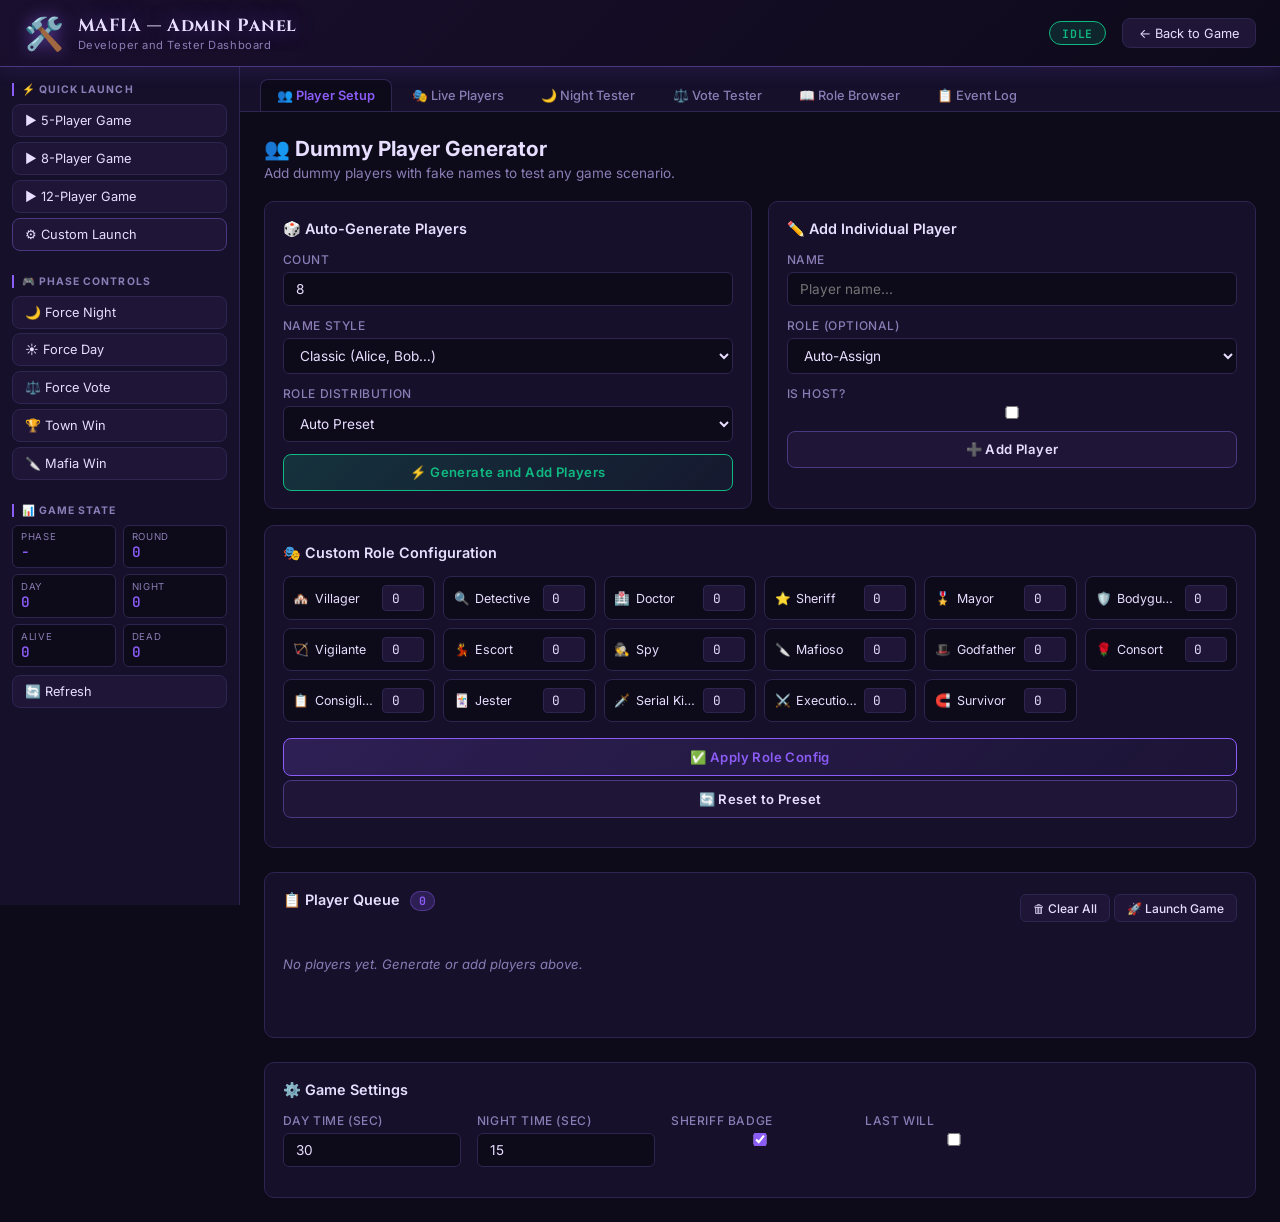
==== admin.html @ 346ace9e "admin changes" ====
﻿<!DOCTYPE html>
<html lang="en">
<head>
  <meta charset="UTF-8" />
  <meta name="viewport" content="width=device-width, initial-scale=1.0" />
  <title>Admin Panel - MAFIA Game</title>
  <link rel="preconnect" href="https://fonts.googleapis.com" />
  <link rel="preconnect" href="https://fonts.gstatic.com" crossorigin />
  <link href="https://fonts.googleapis.com/css2?family=Cinzel:wght@400;600;700;900&family=Inter:wght@300;400;500;600;700&family=JetBrains+Mono:wght@400;500&display=swap" rel="stylesheet" />
  <link rel="stylesheet" href="admin.css" />
</head>
<body>
  <header class="admin-header">
    <div class="header-left">
      <span class="header-logo">🛠️</span>
      <div>
        <h1 class="header-title">MAFIA — Admin Panel</h1>
        <p class="header-sub">Developer and Tester Dashboard</p>
      </div>
    </div>
    <div class="header-right">
      <span class="status-badge" id="status-badge">● IDLE</span>
      <a href="index.html" class="btn-header">← Back to Game</a>
    </div>
  </header>

  <div class="admin-layout">
    <aside class="admin-sidebar">
      <div class="sidebar-section">
        <h3 class="sidebar-title">⚡ Quick Launch</h3>
        <button class="sidebar-btn btn-green" onclick="Admin.quickStart(5)">▶ 5-Player Game</button>
        <button class="sidebar-btn btn-green" onclick="Admin.quickStart(8)">▶ 8-Player Game</button>
        <button class="sidebar-btn btn-green" onclick="Admin.quickStart(12)">▶ 12-Player Game</button>
        <button class="sidebar-btn btn-purple" onclick="Admin.quickStartCustom()">⚙ Custom Launch</button>
      </div>
      <div class="sidebar-section">
        <h3 class="sidebar-title">🎮 Phase Controls</h3>
        <button class="sidebar-btn" onclick="Admin.gotoNight()">🌙 Force Night</button>
        <button class="sidebar-btn" onclick="Admin.gotoDay()">☀️ Force Day</button>
        <button class="sidebar-btn" onclick="Admin.gotoVote()">⚖️ Force Vote</button>
        <button class="sidebar-btn btn-red" onclick="Admin.forceWin('town')">🏆 Town Win</button>
        <button class="sidebar-btn btn-red" onclick="Admin.forceWin('mafia')">🔪 Mafia Win</button>
      </div>
      <div class="sidebar-section">
        <h3 class="sidebar-title">📊 Game State</h3>
        <div class="state-grid" id="state-grid">
          <div class="state-item"><span class="state-label">Phase</span><span class="state-val" id="sv-phase">—</span></div>
          <div class="state-item"><span class="state-label">Round</span><span class="state-val" id="sv-round">0</span></div>
          <div class="state-item"><span class="state-label">Day</span><span class="state-val" id="sv-day">0</span></div>
          <div class="state-item"><span class="state-label">Night</span><span class="state-val" id="sv-night">0</span></div>
          <div class="state-item"><span class="state-label">Alive</span><span class="state-val" id="sv-alive">0</span></div>
          <div class="state-item"><span class="state-label">Dead</span><span class="state-val" id="sv-dead">0</span></div>
        </div>
        <button class="sidebar-btn" onclick="Admin.refreshState()" style="margin-top:0.5rem">🔄 Refresh</button>
      </div>
    </aside>

    <main class="admin-main">
      <div class="tab-bar">
        <button class="tab-btn active" onclick="Admin.switchTab('tab-setup', this)">👥 Player Setup</button>
        <button class="tab-btn" onclick="Admin.switchTab('tab-players', this)">🎭 Live Players</button>
        <button class="tab-btn" onclick="Admin.switchTab('tab-night', this)">🌙 Night Tester</button>
        <button class="tab-btn" onclick="Admin.switchTab('tab-vote', this)">⚖️ Vote Tester</button>
        <button class="tab-btn" onclick="Admin.switchTab('tab-roles', this)">📖 Role Browser</button>
        <button class="tab-btn" onclick="Admin.switchTab('tab-log', this)">📋 Event Log</button>
      </div>

      <!-- TAB: PLAYER SETUP -->
      <div class="tab-content active" id="tab-setup">
        <div class="panel">
          <div class="panel-header">
            <h2>👥 Dummy Player Generator</h2>
            <p>Add dummy players with fake names to test any game scenario.</p>
          </div>
          <div class="setup-grid">
            <div class="card">
              <h3 class="card-title">🎲 Auto-Generate Players</h3>
              <div class="form-row"><label>Count</label><input type="number" id="gen-count" class="admin-input" value="8" min="1" max="16" /></div>
              <div class="form-row">
                <label>Name Style</label>
                <select id="gen-style" class="admin-select">
                  <option value="classic">Classic (Alice, Bob…)</option>
                  <option value="medieval">Medieval (Arthur, Merlin…)</option>
                  <option value="mystery">Mystery (Shadow, Ghost…)</option>
                  <option value="random">Random Mix</option>
                </select>
              </div>
              <div class="form-row">
                <label>Role Distribution</label>
                <select id="gen-roles" class="admin-select">
                  <option value="preset">Auto Preset</option>
                  <option value="all_town">All Town</option>
                  <option value="all_mafia">Heavy Mafia</option>
                  <option value="custom">Custom (below)</option>
                </select>
              </div>
              <button class="btn-action btn-green" onclick="Admin.generatePlayers()">⚡ Generate and Add Players</button>
            </div>
            <div class="card">
              <h3 class="card-title">✏️ Add Individual Player</h3>
              <div class="form-row"><label>Name</label><input type="text" id="add-name" class="admin-input" placeholder="Player name..." maxlength="20" /></div>
              <div class="form-row">
                <label>Role (optional)</label>
                <select id="add-role" class="admin-select"><option value="auto">Auto-Assign</option></select>
              </div>
              <div class="form-row">
                <label>Is Host?</label>
                <input type="checkbox" id="add-ishost" style="width:auto;accent-color:var(--a-purple)" />
              </div>
              <button class="btn-action" onclick="Admin.addPlayer()">➕ Add Player</button>
            </div>
            <div class="card full-width">
              <h3 class="card-title">🎭 Custom Role Configuration</h3>
              <div class="role-config-grid" id="role-config-grid"></div>
              <div class="form-row" style="margin-top:1rem">
                <button class="btn-action btn-purple" onclick="Admin.applyCustomRoles()">✅ Apply Role Config</button>
                <button class="btn-action" onclick="Admin.resetRoleConfig()" style="background:var(--a-surface2)">🔄 Reset to Preset</button>
              </div>
            </div>
          </div>
          <div class="card" style="margin-top:1.5rem">
            <div class="card-header-row">
              <h3 class="card-title">📋 Player Queue <span class="badge" id="queue-count">0</span></h3>
              <div>
                <button class="btn-small btn-red" onclick="Admin.clearPlayers()">🗑 Clear All</button>
                <button class="btn-small btn-green" onclick="Admin.launchGame()">🚀 Launch Game</button>
              </div>
            </div>
            <div class="player-queue" id="player-queue"><p class="empty-hint">No players yet. Generate or add players above.</p></div>
          </div>
          <div class="card" style="margin-top:1.5rem">
            <h3 class="card-title">⚙️ Game Settings</h3>
            <div class="settings-row">
              <div class="form-row"><label>Day Time (sec)</label><input type="number" id="cfg-daytime" class="admin-input" value="30" min="0" max="600" /></div>
              <div class="form-row"><label>Night Time (sec)</label><input type="number" id="cfg-nighttime" class="admin-input" value="15" min="0" max="120" /></div>
              <div class="form-row"><label>Sheriff Badge</label><input type="checkbox" id="cfg-sheriff" checked style="width:auto;accent-color:var(--a-purple)" /></div>
              <div class="form-row"><label>Last Will</label><input type="checkbox" id="cfg-lastwill" style="width:auto;accent-color:var(--a-purple)" /></div>
            </div>
          </div>
        </div>
      </div>

      <!-- TAB: LIVE PLAYERS -->
      <div class="tab-content" id="tab-players">
        <div class="panel">
          <div class="panel-header">
            <h2>🎭 Live Player Inspector</h2>
            <p>Inspect every player's role, status, and manipulate game state mid-game.</p>
          </div>
          <div class="toolbar">
            <button class="btn-small" onclick="Admin.refreshPlayers()">🔄 Refresh</button>
            <button class="btn-small btn-red" onclick="Admin.killAll()">💀 Kill All</button>
            <button class="btn-small btn-green" onclick="Admin.reviveAll()">💚 Revive All</button>
            <button class="btn-small btn-purple" onclick="Admin.shuffleRoles()">🎲 Shuffle Roles</button>
          </div>
          <div class="players-inspector" id="players-inspector">
            <p class="empty-hint">No game running. Launch a game from the Player Setup tab.</p>
          </div>
        </div>
      </div>

      <!-- TAB: NIGHT TESTER -->
      <div class="tab-content" id="tab-night">
        <div class="panel">
          <div class="panel-header">
            <h2>🌙 Night Action Tester</h2>
            <p>Manually submit night actions for any role and resolve them.</p>
          </div>
          <div class="night-tester-grid">
            <div class="card">
              <h3 class="card-title">🎯 Submit Night Action</h3>
              <div class="form-row"><label>Actor (Player)</label><select id="night-actor" class="admin-select"></select></div>
              <div class="form-row">
                <label>Action Type</label>
                <select id="night-action-type" class="admin-select">
                  <option value="mafia_kill">Mafia Kill</option>
                  <option value="investigate">Investigate (Detective)</option>
                  <option value="heal">Heal (Doctor)</option>
                  <option value="roleblock">Roleblock (Escort/Consort)</option>
                  <option value="sk_kill">SK Kill (Serial Killer)</option>
                  <option value="guard">Guard (Bodyguard)</option>
                  <option value="consigliere">Identify (Consigliere)</option>
                  <option value="vigilante">Shoot (Vigilante)</option>
                </select>
              </div>
              <div class="form-row"><label>Target</label><select id="night-target" class="admin-select"></select></div>
              <button class="btn-action btn-purple" onclick="Admin.submitNightAction()">⚡ Submit Action</button>
              <button class="btn-action btn-red" style="margin-top:0.5rem" onclick="Admin.resolveNight()">🔮 Resolve Night</button>
            </div>
            <div class="card">
              <h3 class="card-title">📋 Pending Night Actions</h3>
              <div class="pending-actions" id="pending-actions"><p class="empty-hint">No actions submitted yet.</p></div>
              <button class="btn-action" onclick="Admin.clearNightActions()" style="background:var(--a-surface2);margin-top:0.75rem">🗑 Clear Actions</button>
            </div>
            <div class="card full-width">
              <h3 class="card-title">🌅 Night Resolution Result</h3>
              <div class="resolution-result" id="resolution-result"><p class="empty-hint">Resolve a night to see results here.</p></div>
            </div>
          </div>
        </div>
      </div>

      <!-- TAB: VOTE TESTER -->
      <div class="tab-content" id="tab-vote">
        <div class="panel">
          <div class="panel-header">
            <h2>⚖️ Vote and Elimination Tester</h2>
            <p>Simulate voting, nominations, and eliminations directly.</p>
          </div>
          <div class="vote-tester-grid">
            <div class="card">
              <h3 class="card-title">🗳️ Cast Vote</h3>
              <div class="form-row"><label>Voter</label><select id="vote-voter" class="admin-select"></select></div>
              <div class="form-row"><label>Target</label><select id="vote-target" class="admin-select"></select></div>
              <button class="btn-action btn-purple" onclick="Admin.castVote()">⚖️ Cast Vote</button>
              <button class="btn-action btn-red" style="margin-top:0.5rem" onclick="Admin.resolveVote()">✂️ Resolve Vote</button>
            </div>
            <div class="card">
              <h3 class="card-title">💀 Direct Elimination</h3>
              <div class="form-row"><label>Player</label><select id="elim-target" class="admin-select"></select></div>
              <div class="form-row">
                <label>Cause</label>
                <select id="elim-cause" class="admin-select">
                  <option value="voted_out">Voted Out</option>
                  <option value="night_kill">Night Kill</option>
                  <option value="sheriff">Shot by Sheriff</option>
                </select>
              </div>
              <button class="btn-action btn-red" onclick="Admin.eliminatePlayer()">💀 Eliminate</button>
            </div>
            <div class="card full-width">
              <h3 class="card-title">📊 Vote Tally</h3>
              <div id="admin-vote-tally" class="vote-tally-display"><p class="empty-hint">No votes yet.</p></div>
              <button class="btn-action" onclick="Admin.clearVotes()" style="background:var(--a-surface2);margin-top:0.75rem">🗑 Clear Votes</button>
            </div>
          </div>
        </div>
      </div>

      <!-- TAB: ROLE BROWSER -->
      <div class="tab-content" id="tab-roles">
        <div class="panel">
          <div class="panel-header">
            <h2>📖 Role Browser</h2>
            <p>View all roles, their properties, and test assigning them to players.</p>
          </div>
          <div class="roles-filter-bar">
            <button class="role-filter-btn active" onclick="Admin.filterRoles('all', this)">All</button>
            <button class="role-filter-btn" onclick="Admin.filterRoles('town', this)">🏘️ Town</button>
            <button class="role-filter-btn" onclick="Admin.filterRoles('mafia', this)">🔪 Mafia</button>
            <button class="role-filter-btn" onclick="Admin.filterRoles('neutral', this)">⚖️ Neutral</button>
          </div>
          <div class="roles-browser" id="roles-browser"></div>
        </div>
      </div>

      <!-- TAB: EVENT LOG -->
      <div class="tab-content" id="tab-log">
        <div class="panel">
          <div class="panel-header">
            <h2>📋 Event Log</h2>
            <p>Real-time log of all game events and admin actions.</p>
          </div>
          <div class="toolbar">
            <button class="btn-small btn-red" onclick="Admin.clearLog()">🗑 Clear Log</button>
            <button class="btn-small" onclick="Admin.exportLog()">📥 Export</button>
            <label class="toggle-row"><input type="checkbox" id="log-auto-scroll" checked /><span>Auto-scroll</span></label>
          </div>
          <div class="event-log" id="event-log">
            <div class="log-entry log-info">[ADMIN] Admin panel loaded. Ready to test.</div>
          </div>
        </div>
      </div>
    </main>
  </div>

  <div class="admin-toast-container" id="admin-toast-container"></div>
  <div class="admin-modal-overlay" id="admin-modal-overlay" style="display:none">
    <div class="admin-modal" id="admin-modal">
      <div class="admin-modal-header" id="admin-modal-header"></div>
      <div class="admin-modal-body" id="admin-modal-body"></div>
      <div class="admin-modal-footer" id="admin-modal-footer"></div>
    </div>
  </div>

  <script src="roles.js"></script>
  <script src="network.js"></script>
  <script src="game.js"></script>
  <script src="admin.js"></script>
</body>
</html>
---- admin.css ----
﻿/* ================================================================
   admin.css — MAFIA Game Admin Panel Styles
================================================================ */

:root {
  --a-bg: #0d0a1a;
  --a-surface: #16102b;
  --a-surface2: #1e1537;
  --a-border: #2e2550;
  --a-border-bright: #4a3880;
  --a-text: #e8deff;
  --a-text-muted: #8b7db5;
  --a-purple: #8b5cf6;
  --a-pink: #ec4899;
  --a-green: #10b981;
  --a-red: #ef4444;
  --a-yellow: #f59e0b;
  --a-blue: #3b82f6;
  --a-cyan: #06b6d4;
  --font-mono: 'JetBrains Mono', monospace;
  --font-body: 'Inter', sans-serif;
  --font-display: 'Cinzel', serif;
  --radius: 10px;
  --shadow: 0 4px 24px rgba(0,0,0,.4);
}

* { box-sizing: border-box; margin: 0; padding: 0; }

body { font-family: var(--font-body); background: var(--a-bg); color: var(--a-text); min-height: 100vh; font-size: 14px; }

.admin-header { display: flex; align-items: center; justify-content: space-between; padding: .85rem 1.5rem; background: linear-gradient(135deg,#1a0f2e,#0d0a1a); border-bottom: 1px solid var(--a-border-bright); box-shadow: 0 2px 20px rgba(139,92,246,.15); position: sticky; top: 0; z-index: 100; }

.header-left { display: flex; align-items: center; gap: .85rem; }
.header-logo { font-size: 2rem; filter: drop-shadow(0 0 8px rgba(139,92,246,.6)); }
.header-title { font-family: var(--font-display); font-size: 1.1rem; font-weight: 700; letter-spacing: .05em; text-shadow: 0 0 20px rgba(139,92,246,.5); }
.header-sub { font-size: .7rem; color: var(--a-text-muted); letter-spacing: .05em; }
.header-right { display: flex; align-items: center; gap: 1rem; }

.status-badge { background: rgba(16,185,129,.15); color: var(--a-green); border: 1px solid var(--a-green); padding: .2rem .75rem; border-radius: 20px; font-size: .72rem; font-weight: 600; font-family: var(--font-mono); letter-spacing: .06em; transition: all .3s; }
.status-badge.running { color: var(--a-purple); border-color: var(--a-purple); background: rgba(139,92,246,.15); animation: pulse-badge 1.5s infinite; }
@keyframes pulse-badge { 0%,100%{opacity:1}50%{opacity:.6} }

.btn-header { background: var(--a-surface2); color: var(--a-text); border: 1px solid var(--a-border); padding: .4rem 1rem; border-radius: 8px; font-size: .8rem; font-family: var(--font-body); cursor: pointer; text-decoration: none; transition: all .2s; }
.btn-header:hover { border-color: var(--a-purple); color: var(--a-purple); }

.admin-layout { display: grid; grid-template-columns: 240px 1fr; min-height: calc(100vh - 62px); }

.admin-sidebar { background: var(--a-surface); border-right: 1px solid var(--a-border); padding: 1rem .75rem; overflow-y: auto; position: sticky; top: 62px; height: calc(100vh - 62px); }
.sidebar-section { margin-bottom: 1.5rem; }
.sidebar-title { font-size: .65rem; font-weight: 700; letter-spacing: .1em; color: var(--a-text-muted); text-transform: uppercase; margin-bottom: .5rem; border-left: 2px solid var(--a-purple); padding-left: .5rem; }
.sidebar-btn { display: block; width: 100%; padding: .5rem .75rem; margin-bottom: .3rem; background: var(--a-surface2); color: var(--a-text); border: 1px solid var(--a-border); border-radius: 8px; font-family: var(--font-body); font-size: .8rem; cursor: pointer; text-align: left; transition: all .2s; }
.sidebar-btn:hover { border-color: var(--a-purple); background: rgba(139,92,246,.1); transform: translateX(2px); }
.sidebar-btn.btn-green:hover { border-color: var(--a-green); background: rgba(16,185,129,.1); }
.sidebar-btn.btn-purple { border-color: var(--a-border-bright); }
.sidebar-btn.btn-purple:hover { border-color: var(--a-purple); background: rgba(139,92,246,.15); }
.sidebar-btn.btn-red:hover { border-color: var(--a-red); background: rgba(239,68,68,.1); color: var(--a-red); }

.state-grid { display: grid; grid-template-columns: 1fr 1fr; gap: .4rem; }
.state-item { background: var(--a-bg); border: 1px solid var(--a-border); border-radius: 6px; padding: .35rem .5rem; }
.state-label { display: block; font-size: .6rem; color: var(--a-text-muted); text-transform: uppercase; letter-spacing: .07em; }
.state-val { display: block; font-family: var(--font-mono); font-size: .9rem; font-weight: 600; color: var(--a-purple); }

.admin-main { display: flex; flex-direction: column; overflow: hidden; }
.tab-bar { display: flex; gap: .2rem; padding: .75rem 1.25rem 0; background: var(--a-surface); border-bottom: 1px solid var(--a-border); overflow-x: auto; }
.tab-btn { padding: .5rem 1rem; background: transparent; color: var(--a-text-muted); border: 1px solid transparent; border-radius: 8px 8px 0 0; font-family: var(--font-body); font-size: .8rem; font-weight: 500; cursor: pointer; white-space: nowrap; transition: all .2s; border-bottom: none; }
.tab-btn:hover { color: var(--a-text); background: rgba(139,92,246,.1); }
.tab-btn.active { background: var(--a-bg); color: var(--a-purple); border-color: var(--a-border); border-bottom-color: var(--a-bg); font-weight: 600; }

.tab-content { display: none; flex: 1; overflow-y: auto; }
.tab-content.active { display: block; }

.panel { padding: 1.5rem; max-width: 1200px; }
.panel-header { margin-bottom: 1.25rem; }
.panel-header h2 { font-size: 1.3rem; font-weight: 700; margin-bottom: .25rem; }
.panel-header p { color: var(--a-text-muted); font-size: .85rem; }

.card { background: var(--a-surface); border: 1px solid var(--a-border); border-radius: var(--radius); padding: 1.1rem; transition: border-color .2s; }
.card:hover { border-color: var(--a-border-bright); }
.card-title { font-size: .9rem; font-weight: 600; margin-bottom: .9rem; }
.card-header-row { display: flex; align-items: center; justify-content: space-between; margin-bottom: .9rem; }

.setup-grid { display: grid; grid-template-columns: 1fr 1fr; gap: 1rem; }
.setup-grid .full-width { grid-column: 1/-1; }
.night-tester-grid { display: grid; grid-template-columns: 1fr 1fr; gap: 1rem; }
.night-tester-grid .full-width { grid-column: 1/-1; }
.vote-tester-grid { display: grid; grid-template-columns: 1fr 1fr; gap: 1rem; }
.vote-tester-grid .full-width { grid-column: 1/-1; }

.form-row { display: flex; flex-direction: column; gap: .3rem; margin-bottom: .75rem; }
.form-row label { font-size: .75rem; color: var(--a-text-muted); font-weight: 500; text-transform: uppercase; letter-spacing: .05em; }
.admin-input { background: var(--a-bg); border: 1px solid var(--a-border); border-radius: 6px; padding: .5rem .75rem; color: var(--a-text); font-family: var(--font-body); font-size: .85rem; outline: none; transition: border-color .2s; width: 100%; }
.admin-input:focus { border-color: var(--a-purple); box-shadow: 0 0 0 2px rgba(139,92,246,.15); }
.admin-select { background: var(--a-bg); border: 1px solid var(--a-border); border-radius: 6px; padding: .5rem .75rem; color: var(--a-text); font-family: var(--font-body); font-size: .85rem; outline: none; cursor: pointer; width: 100%; transition: border-color .2s; }
.admin-select:focus { border-color: var(--a-purple); }
.settings-row { display: grid; grid-template-columns: repeat(auto-fill,minmax(160px,1fr)); gap: 1rem; }

.btn-action { display: block; width: 100%; padding: .6rem 1rem; background: var(--a-surface2); color: var(--a-text); border: 1px solid var(--a-border-bright); border-radius: 8px; font-family: var(--font-body); font-size: .82rem; font-weight: 600; cursor: pointer; text-align: center; transition: all .2s; letter-spacing: .03em; }
.btn-action:hover { transform: translateY(-1px); box-shadow: 0 4px 12px rgba(0,0,0,.3); }
.btn-action.btn-green { background: linear-gradient(135deg,rgba(16,185,129,.2),rgba(16,185,129,.05)); border-color: var(--a-green); color: var(--a-green); }
.btn-action.btn-green:hover { background: rgba(16,185,129,.3); box-shadow: 0 4px 16px rgba(16,185,129,.3); }
.btn-action.btn-purple { background: linear-gradient(135deg,rgba(139,92,246,.2),rgba(139,92,246,.05)); border-color: var(--a-purple); color: var(--a-purple); }
.btn-action.btn-purple:hover { background: rgba(139,92,246,.3); box-shadow: 0 4px 16px rgba(139,92,246,.3); }
.btn-action.btn-red { background: linear-gradient(135deg,rgba(239,68,68,.2),rgba(239,68,68,.05)); border-color: var(--a-red); color: var(--a-red); }
.btn-action.btn-red:hover { background: rgba(239,68,68,.3); box-shadow: 0 4px 16px rgba(239,68,68,.3); }

.btn-small { display: inline-flex; align-items: center; gap: .3rem; padding: .35rem .75rem; background: var(--a-surface2); color: var(--a-text); border: 1px solid var(--a-border); border-radius: 6px; font-family: var(--font-body); font-size: .75rem; font-weight: 500; cursor: pointer; transition: all .2s; white-space: nowrap; }
.btn-small:hover { border-color: var(--a-purple); color: var(--a-purple); }
.btn-small.btn-red:hover { border-color: var(--a-red); color: var(--a-red); }
.btn-small.btn-green:hover { border-color: var(--a-green); color: var(--a-green); }
.btn-small.btn-purple:hover { border-color: var(--a-purple); color: var(--a-purple); }

.toolbar { display: flex; align-items: center; gap: .5rem; margin-bottom: 1rem; flex-wrap: wrap; }
.toggle-row { display: flex; align-items: center; gap: .4rem; cursor: pointer; font-size: .8rem; color: var(--a-text-muted); }

.badge { display: inline-block; background: rgba(139,92,246,.2); color: var(--a-purple); border: 1px solid rgba(139,92,246,.4); border-radius: 10px; padding: .1rem .5rem; font-size: .72rem; font-weight: 700; font-family: var(--font-mono); vertical-align: middle; margin-left: .4rem; }

.player-queue { min-height: 80px; display: flex; flex-wrap: wrap; gap: .5rem; padding: .5rem 0; }
.queue-player-chip { display: inline-flex; align-items: center; gap: .4rem; background: var(--a-bg); border: 1px solid var(--a-border); border-radius: 20px; padding: .3rem .6rem .3rem .4rem; font-size: .78rem; cursor: default; transition: all .2s; }
.queue-player-chip:hover { border-color: var(--a-border-bright); }
.chip-avatar { font-size: 1rem; line-height: 1; }
.chip-name { font-weight: 500; max-width: 90px; overflow: hidden; text-overflow: ellipsis; white-space: nowrap; }
.chip-role { font-size: .65rem; color: var(--a-text-muted); font-family: var(--font-mono); }
.chip-host { font-size: .6rem; background: rgba(246,201,14,.15); color: #f6c90e; border: 1px solid rgba(246,201,14,.3); border-radius: 4px; padding: .05rem .3rem; }
.chip-remove { background: none; border: none; color: var(--a-text-muted); cursor: pointer; padding: 0; font-size: .8rem; line-height: 1; margin-left: .2rem; transition: color .2s; }
.chip-remove:hover { color: var(--a-red); }

.empty-hint { color: var(--a-text-muted); font-size: .82rem; font-style: italic; padding: .5rem 0; }

.role-config-grid { display: grid; grid-template-columns: repeat(auto-fill,minmax(150px,1fr)); gap: .5rem; }
.role-cfg-item { display: flex; align-items: center; justify-content: space-between; background: var(--a-bg); border: 1px solid var(--a-border); border-radius: 8px; padding: .5rem .6rem; gap: .4rem; transition: border-color .2s; }
.role-cfg-item:hover { border-color: var(--a-border-bright); }
.role-cfg-label { display: flex; align-items: center; gap: .35rem; font-size: .78rem; min-width: 0; overflow: hidden; }
.role-cfg-icon { flex-shrink: 0; }
.role-cfg-name { overflow: hidden; text-overflow: ellipsis; white-space: nowrap; }
.role-cfg-count { width: 42px; background: var(--a-surface2); border: 1px solid var(--a-border); border-radius: 4px; padding: .2rem .4rem; color: var(--a-text); font-family: var(--font-mono); font-size: .8rem; text-align: center; outline: none; flex-shrink: 0; }
.role-cfg-count:focus { border-color: var(--a-purple); }

.players-inspector { display: grid; grid-template-columns: repeat(auto-fill,minmax(260px,1fr)); gap: .75rem; }
.player-card { background: var(--a-surface); border: 1px solid var(--a-border); border-radius: var(--radius); padding: .85rem; position: relative; transition: all .2s; }
.player-card:hover { border-color: var(--a-border-bright); transform: translateY(-1px); }
.player-card.dead { opacity: .55; filter: grayscale(.5); }
.pc-header { display: flex; align-items: center; gap: .6rem; margin-bottom: .6rem; }
.pc-avatar { width: 36px; height: 36px; border-radius: 50%; background: linear-gradient(135deg,var(--a-purple),var(--a-pink)); display: flex; align-items: center; justify-content: center; font-size: 1rem; flex-shrink: 0; }
.pc-info { flex: 1; min-width: 0; }
.pc-name { font-weight: 600; font-size: .9rem; overflow: hidden; text-overflow: ellipsis; white-space: nowrap; }
.pc-id { font-family: var(--font-mono); font-size: .6rem; color: var(--a-text-muted); }
.pc-status { font-size: .7rem; padding: .15rem .4rem; border-radius: 4px; font-weight: 600; font-family: var(--font-mono); }
.pc-status.alive { background: rgba(16,185,129,.15); color: var(--a-green); border: 1px solid rgba(16,185,129,.3); }
.pc-status.dead { background: rgba(239,68,68,.15); color: var(--a-red); border: 1px solid rgba(239,68,68,.3); }
.pc-role { display: flex; align-items: center; gap: .4rem; padding: .4rem .6rem; border-radius: 6px; background: var(--a-bg); margin-bottom: .6rem; font-size: .8rem; }
.pc-role-icon { font-size: 1.1rem; }
.pc-role-name { font-weight: 600; }
.pc-role-team { margin-left: auto; font-size: .65rem; font-weight: 700; text-transform: uppercase; letter-spacing: .07em; }
.pc-role-team.town { color: var(--a-green); }
.pc-role-team.mafia { color: var(--a-red); }
.pc-role-team.neutral { color: var(--a-yellow); }
.pc-actions { display: flex; gap: .35rem; flex-wrap: wrap; }
.pc-btn { flex: 1; min-width: 60px; padding: .3rem .5rem; background: var(--a-surface2); color: var(--a-text-muted); border: 1px solid var(--a-border); border-radius: 5px; font-size: .7rem; cursor: pointer; text-align: center; transition: all .2s; font-family: var(--font-body); }
.pc-btn:hover { border-color: var(--a-purple); color: var(--a-purple); }
.pc-btn.kill:hover { border-color: var(--a-red); color: var(--a-red); }
.pc-btn.revive:hover { border-color: var(--a-green); color: var(--a-green); }
.pc-role-select { width: 100%; margin-top: .4rem; background: var(--a-bg); border: 1px solid var(--a-border); border-radius: 5px; padding: .3rem .5rem; color: var(--a-text); font-family: var(--font-body); font-size: .75rem; cursor: pointer; outline: none; }
.pc-role-select:focus { border-color: var(--a-purple); }

.pending-actions { min-height: 100px; display: flex; flex-direction: column; gap: .4rem; }
.pending-action-item { background: var(--a-bg); border: 1px solid var(--a-border); border-radius: 6px; padding: .4rem .6rem; font-size: .78rem; display: flex; align-items: center; gap: .5rem; }
.resolution-result { min-height: 80px; display: flex; flex-wrap: wrap; gap: .5rem; align-items: flex-start; }
.res-item { background: var(--a-bg); border-radius: 8px; padding: .6rem .9rem; font-size: .82rem; border-left: 3px solid var(--a-purple); }
.res-item.kill { border-left-color: var(--a-red); }
.res-item.saved { border-left-color: var(--a-green); }
.res-item.investigate { border-left-color: var(--a-blue); }

.vote-tally-display { min-height: 80px; display: flex; flex-direction: column; gap: .4rem; }
.tally-row { display: flex; align-items: center; gap: .75rem; padding: .3rem 0; }
.tally-name { width: 100px; font-size: .82rem; font-weight: 500; white-space: nowrap; overflow: hidden; text-overflow: ellipsis; }
.tally-bar-bg { flex: 1; height: 6px; background: var(--a-bg); border-radius: 3px; overflow: hidden; }
.tally-bar-fill { height: 100%; background: linear-gradient(90deg,var(--a-purple),var(--a-pink)); border-radius: 3px; transition: width .4s ease; }
.tally-count { width: 24px; text-align: right; font-family: var(--font-mono); font-size: .8rem; color: var(--a-purple); }

.roles-filter-bar { display: flex; gap: .4rem; margin-bottom: 1rem; flex-wrap: wrap; }
.role-filter-btn { padding: .35rem .85rem; background: var(--a-surface2); color: var(--a-text-muted); border: 1px solid var(--a-border); border-radius: 20px; font-family: var(--font-body); font-size: .78rem; cursor: pointer; transition: all .2s; }
.role-filter-btn:hover,.role-filter-btn.active { background: rgba(139,92,246,.15); border-color: var(--a-purple); color: var(--a-purple); }
.roles-browser { display: grid; grid-template-columns: repeat(auto-fill,minmax(300px,1fr)); gap: .75rem; }
.role-card { background: var(--a-surface); border: 1px solid var(--a-border); border-radius: var(--radius); padding: .9rem; transition: all .2s; position: relative; overflow: hidden; }
.role-card::before { content:''; position: absolute; top: 0; left: 0; right: 0; height: 2px; background: var(--role-color,var(--a-purple)); }
.role-card:hover { border-color: var(--a-border-bright); transform: translateY(-2px); box-shadow: var(--shadow); }
.rc-header { display: flex; align-items: center; gap: .6rem; margin-bottom: .5rem; }
.rc-icon { font-size: 1.6rem; }
.rc-name { font-size: 1rem; font-weight: 700; }
.rc-team { margin-left: auto; font-size: .65rem; font-weight: 700; text-transform: uppercase; letter-spacing: .1em; padding: .15rem .5rem; border-radius: 4px; }
.rc-team.town { background: rgba(16,185,129,.15); color: var(--a-green); }
.rc-team.mafia { background: rgba(239,68,68,.15); color: var(--a-red); }
.rc-team.neutral { background: rgba(245,158,11,.15); color: var(--a-yellow); }
.rc-desc { font-size: .78rem; color: var(--a-text-muted); line-height: 1.5; margin-bottom: .5rem; }
.rc-ability { font-size: .75rem; color: var(--a-yellow); background: rgba(245,158,11,.08); border: 1px solid rgba(245,158,11,.2); border-radius: 6px; padding: .35rem .5rem; line-height: 1.4; margin-bottom: .5rem; }
.rc-meta { display: flex; flex-wrap: wrap; gap: .3rem; }
.rc-meta-tag { font-size: .65rem; font-family: var(--font-mono); background: var(--a-bg); border: 1px solid var(--a-border); border-radius: 4px; padding: .1rem .4rem; color: var(--a-text-muted); }

.event-log { background: var(--a-bg); border: 1px solid var(--a-border); border-radius: var(--radius); padding: .75rem; height: calc(100vh - 280px); overflow-y: auto; font-family: var(--font-mono); font-size: .78rem; line-height: 1.7; }
.log-entry { padding: .1rem 0; border-bottom: 1px solid rgba(46,37,80,.3); }
.log-entry:last-child { border-bottom: none; }
.log-info { color: var(--a-text-muted); }
.log-success { color: var(--a-green); }
.log-error { color: var(--a-red); }
.log-warn { color: var(--a-yellow); }
.log-event { color: var(--a-purple); }
.log-action { color: var(--a-cyan); }

.admin-toast-container { position: fixed; bottom: 1.5rem; right: 1.5rem; z-index: 9999; display: flex; flex-direction: column; gap: .5rem; pointer-events: none; }
.admin-toast { background: var(--a-surface); border: 1px solid var(--a-border-bright); border-radius: 10px; padding: .7rem 1.1rem; font-size: .82rem; box-shadow: var(--shadow); animation: toast-in .3s ease; pointer-events: auto; max-width: 320px; }
.admin-toast.success { border-color: var(--a-green); }
.admin-toast.error { border-color: var(--a-red); }
.admin-toast.warn { border-color: var(--a-yellow); }
@keyframes toast-in { from{transform:translateX(120%);opacity:0} to{transform:translateX(0);opacity:1} }

.admin-modal-overlay { position: fixed; inset: 0; background: rgba(0,0,0,.75); z-index: 10000; display: flex; align-items: center; justify-content: center; backdrop-filter: blur(4px); }
.admin-modal { background: var(--a-surface); border: 1px solid var(--a-border-bright); border-radius: 16px; width: 90%; max-width: 440px; box-shadow: 0 20px 60px rgba(0,0,0,.6); overflow: hidden; }
.admin-modal-header { padding: 1.25rem 1.5rem 1rem; font-size: 1.1rem; font-weight: 700; border-bottom: 1px solid var(--a-border); }
.admin-modal-body { padding: 1rem 1.5rem; color: var(--a-text-muted); font-size: .9rem; line-height: 1.6; }
.admin-modal-footer { padding: .75rem 1.5rem 1.25rem; display: flex; gap: .5rem; justify-content: flex-end; }

::-webkit-scrollbar { width: 6px; height: 6px; }
::-webkit-scrollbar-track { background: var(--a-bg); }
::-webkit-scrollbar-thumb { background: var(--a-border-bright); border-radius: 3px; }
::-webkit-scrollbar-thumb:hover { background: var(--a-purple); }

@media(max-width:768px){.admin-layout{grid-template-columns:1fr}.admin-sidebar{position:static;height:auto}.setup-grid,.night-tester-grid,.vote-tester-grid{grid-template-columns:1fr}.roles-browser{grid-template-columns:1fr}.players-inspector{grid-template-columns:1fr 1fr}}
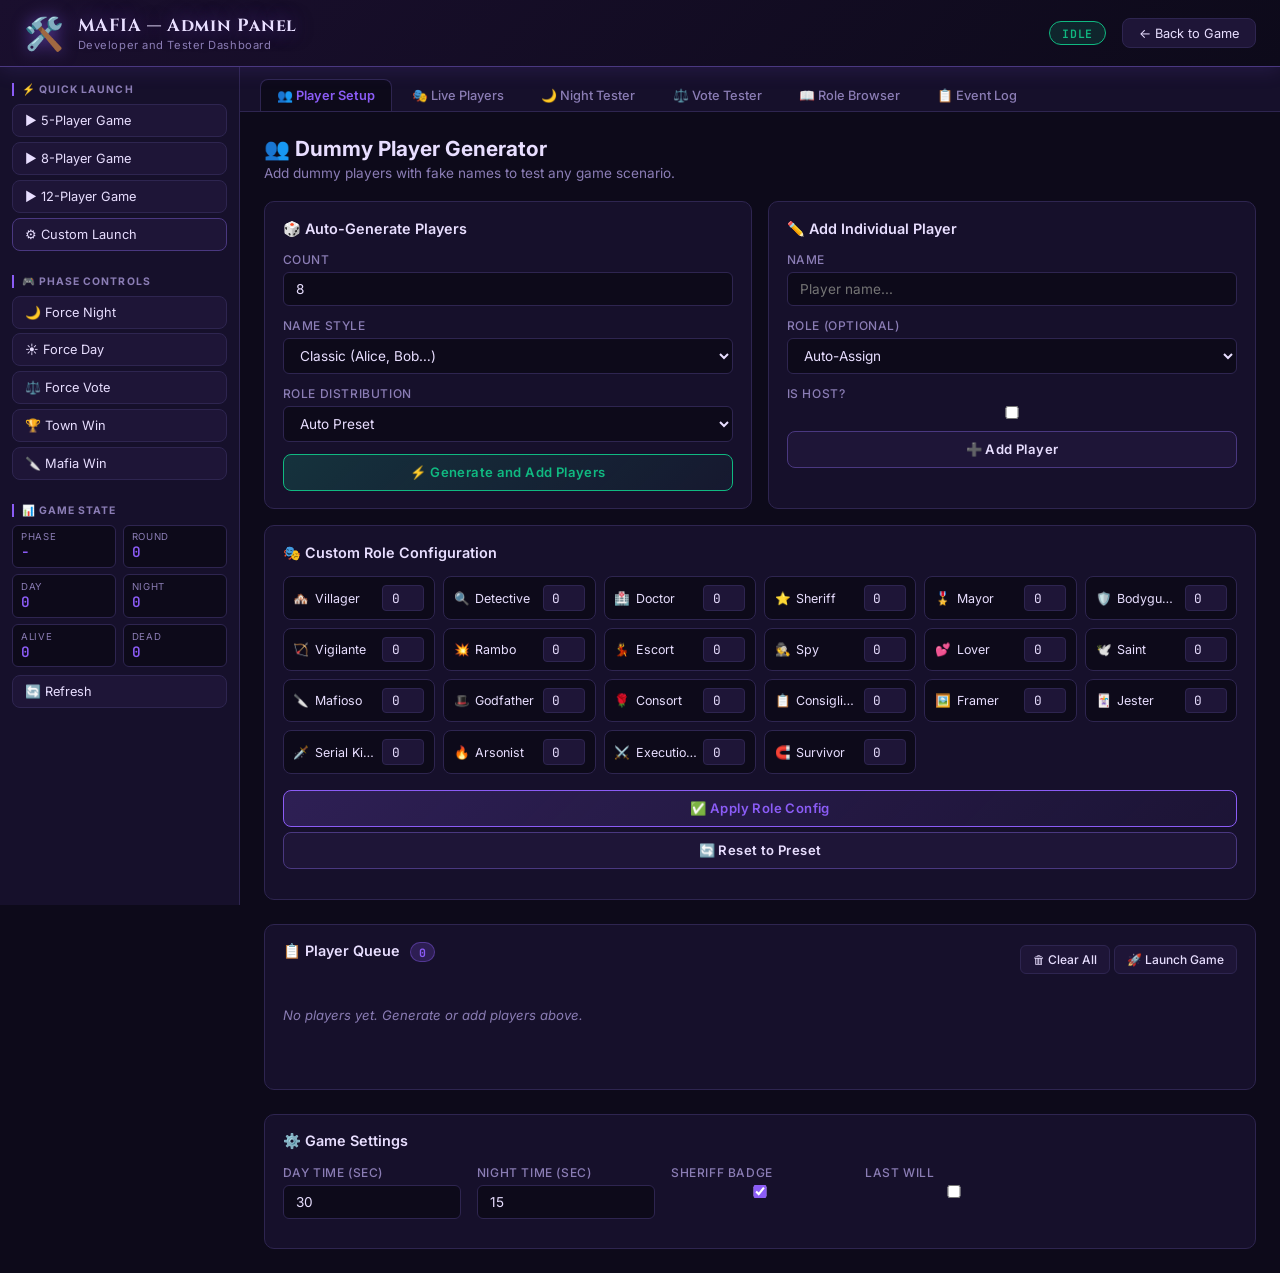
==== commit 4c09a4f4: "refactor: modularize CSS and admin scripts, update documentation" ====
--- a/admin.html
+++ b/admin.html
@@ -1,4 +1,4 @@
-﻿<!DOCTYPE html>
+<!DOCTYPE html>
 <html lang="en">
 <head>
   <meta charset="UTF-8" />
@@ -286,6 +286,11 @@
   <script src="roles.js"></script>
   <script src="network.js"></script>
   <script src="game.js"></script>
-  <script src="admin.js"></script>
+  <script src="js/admin/core.js"></script>
+  <script src="js/admin/setup.js"></script>
+  <script src="js/admin/players.js"></script>
+  <script src="js/admin/night.js"></script>
+  <script src="js/admin/vote.js"></script>
+  <script src="js/admin/roles.js"></script>
 </body>
 </html>
